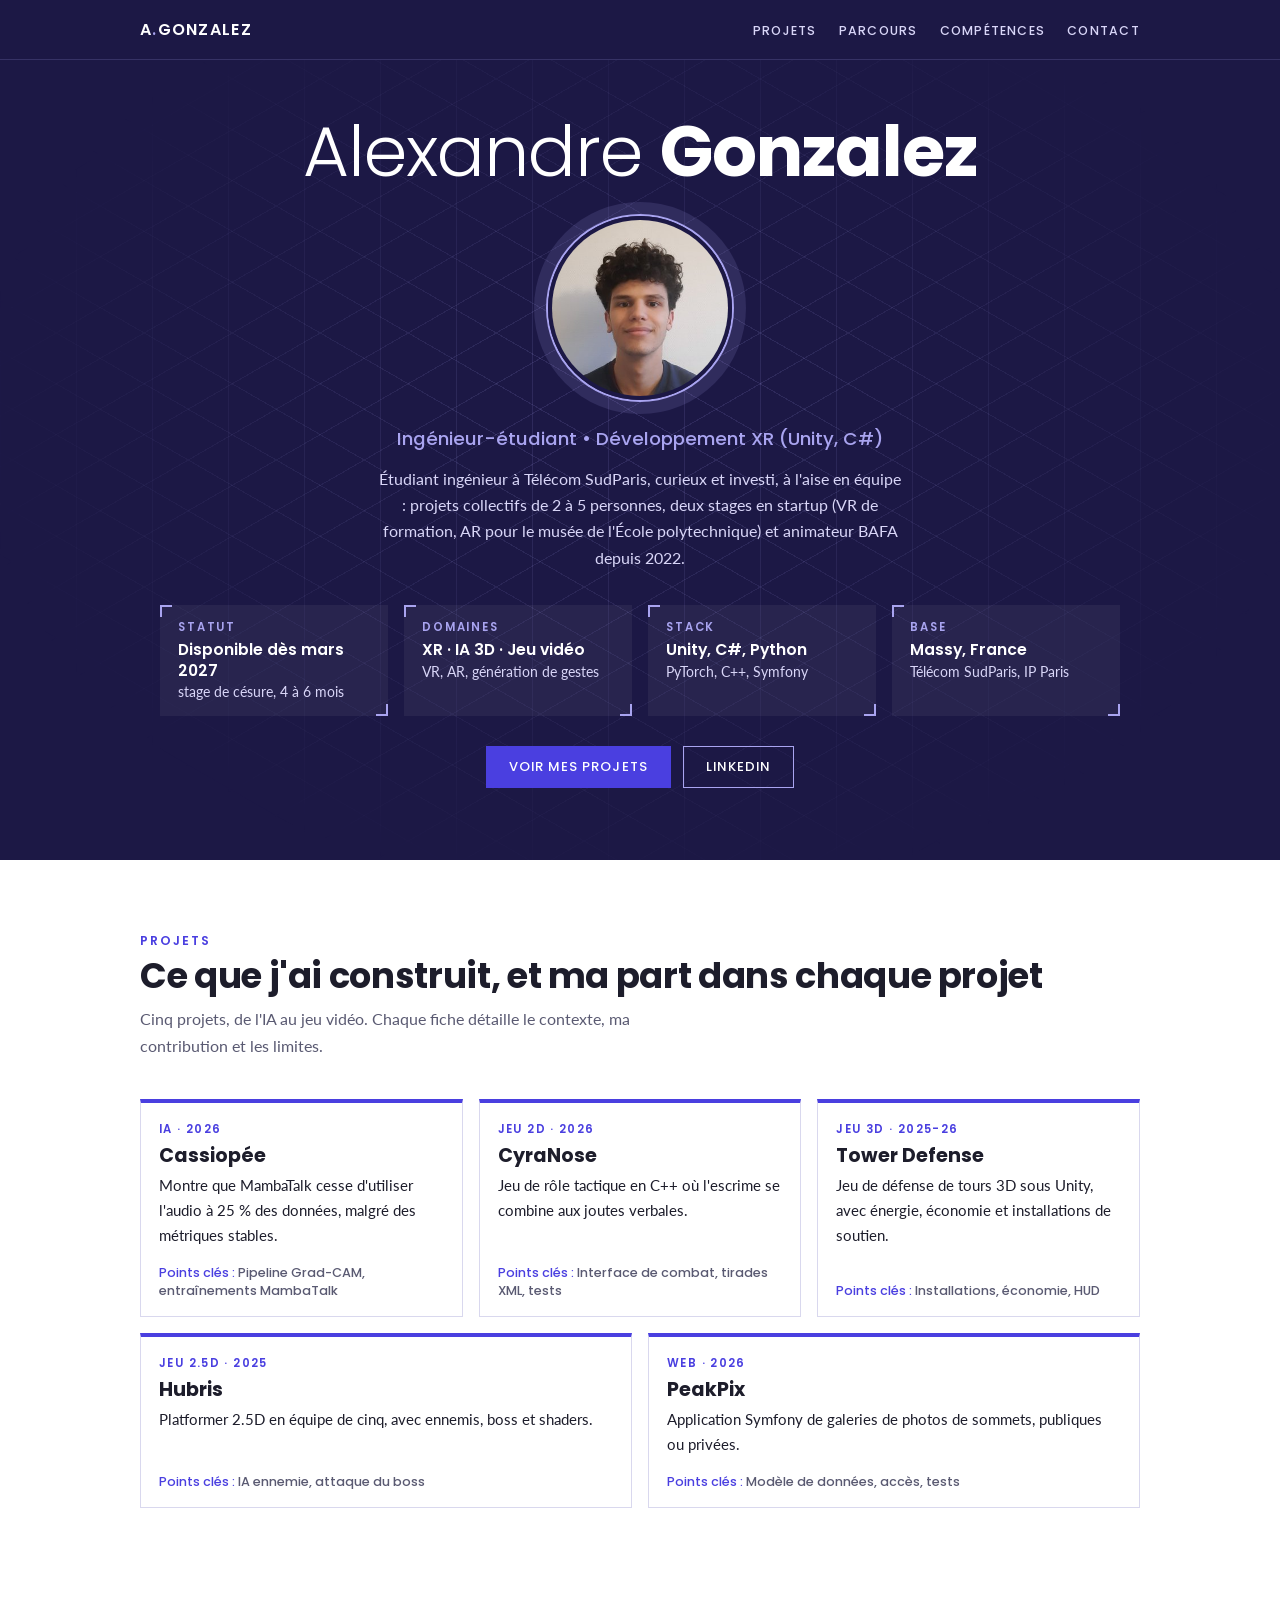
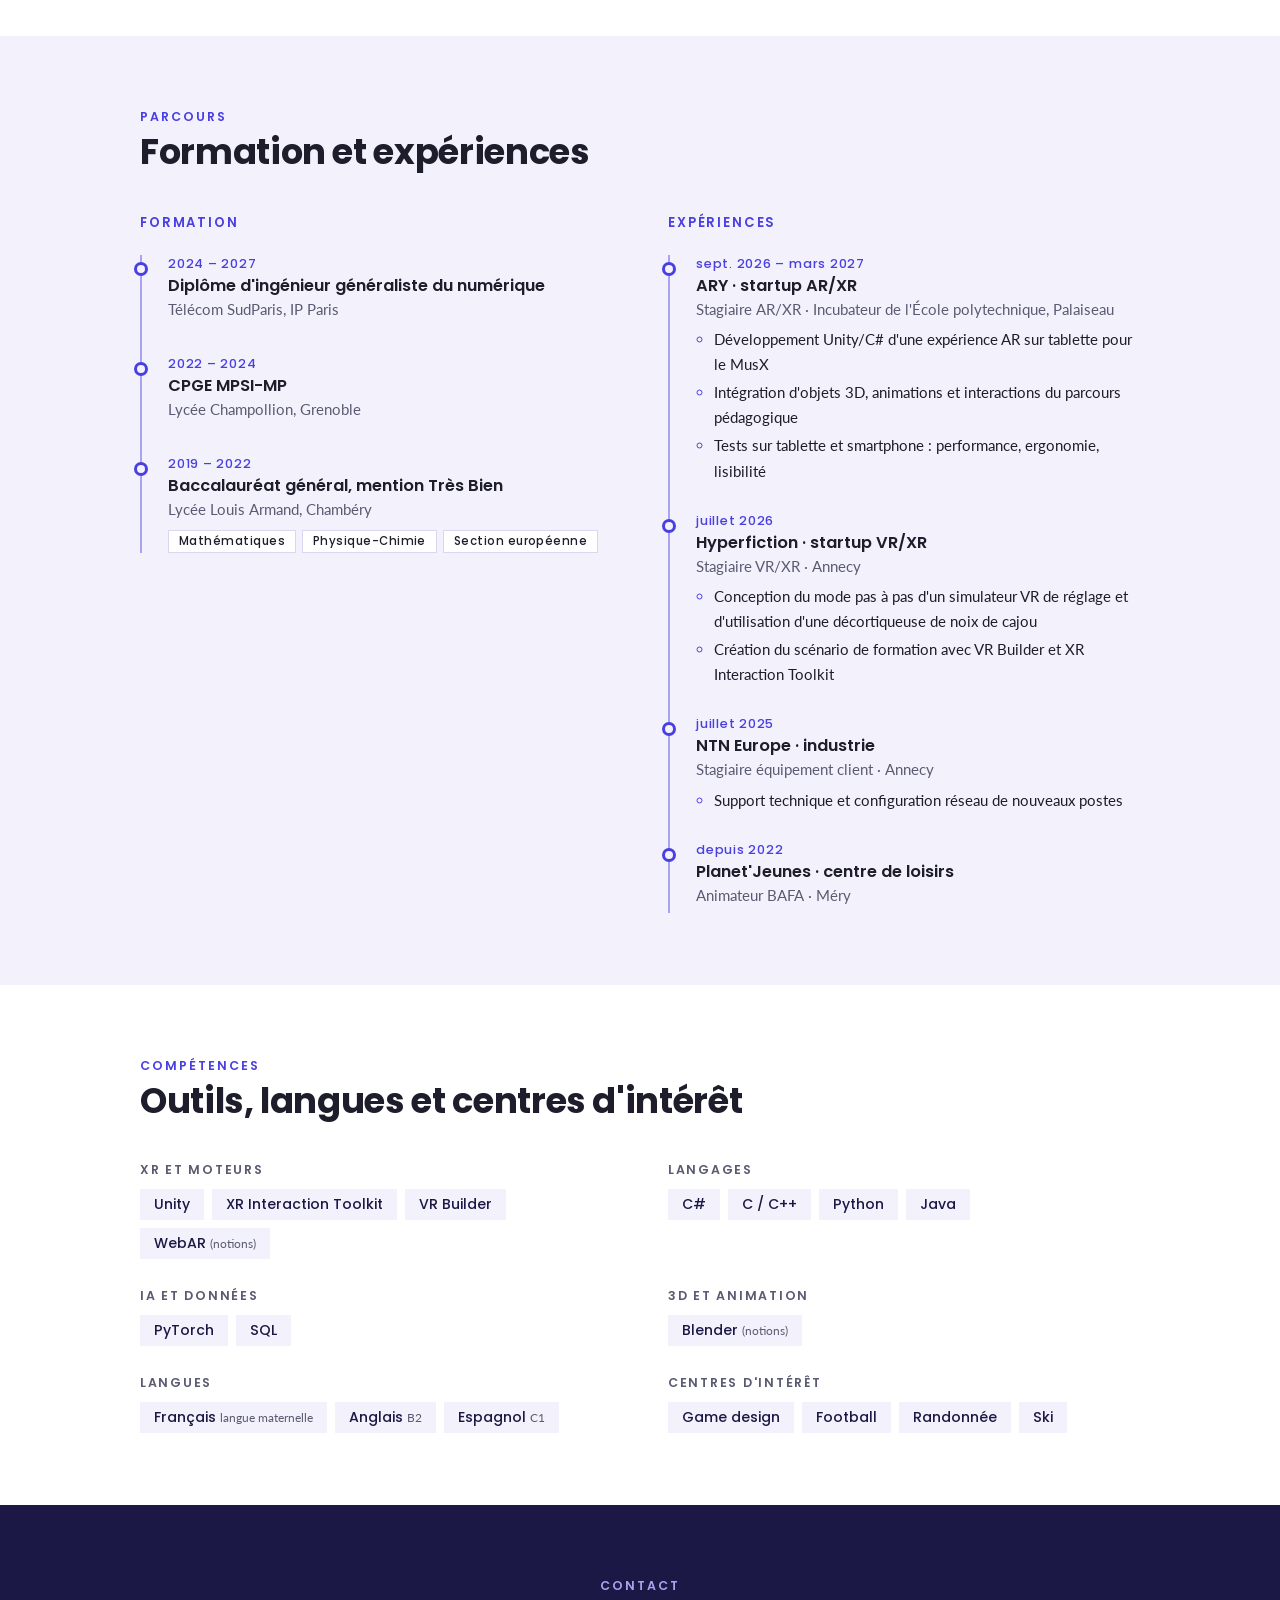
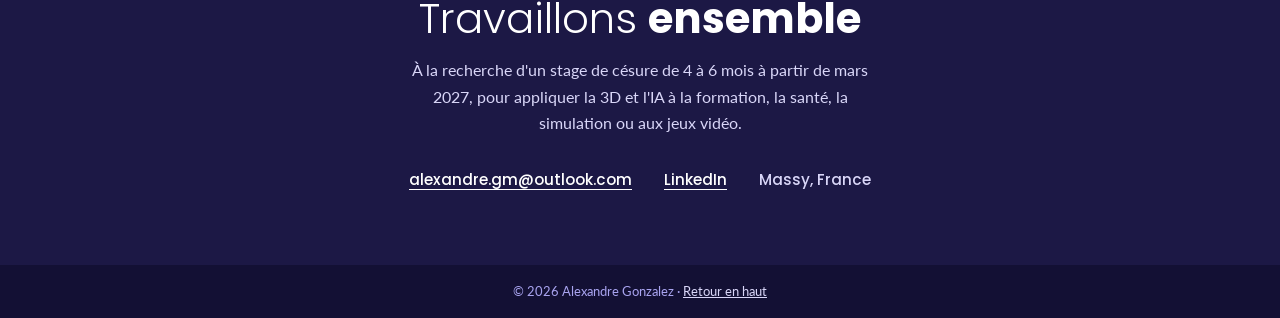
==== index.html @ 67b37703 "Site personnel" ====
<!DOCTYPE html>
<html lang="fr">
<head>
  <meta charset="utf-8">
  <meta name="viewport" content="width=device-width, initial-scale=1">
  <title>Alexandre Gonzalez, développement XR et IA</title>
  <meta name="description" content="Alexandre Gonzalez, élève ingénieur à Télécom SudParis, développeur XR (Unity, C#) et IA appliquée à la 3D. Projets, parcours et compétences. Disponible pour un stage de césure dès mars 2027.">
  <meta name="author" content="Alexandre Gonzalez">
  <link rel="canonical" href="https://alexandregonzalezgh.github.io/">
  <meta property="og:type" content="website">
  <meta property="og:locale" content="fr_FR">
  <meta property="og:title" content="Alexandre Gonzalez, développement XR et IA">
  <meta property="og:description" content="Élève ingénieur à Télécom SudParis. Unity, C#, IA appliquée à la 3D. Disponible pour un stage de césure dès mars 2027.">
  <meta property="og:url" content="https://alexandregonzalezgh.github.io/">
  <meta property="og:image" content="https://alexandregonzalezgh.github.io/assets/og-image.png">
  <meta name="twitter:card" content="summary_large_image">
  <meta name="theme-color" content="#1c1845">
  <script type="application/ld+json">
  {
    "@context": "https://schema.org",
    "@type": "Person",
    "name": "Alexandre Gonzalez",
    "url": "https://alexandregonzalezgh.github.io/",
    "image": "https://alexandregonzalezgh.github.io/assets/alexandre.jpg",
    "jobTitle": "Élève ingénieur, développeur XR (Unity, C#)",
    "description": "Élève ingénieur à Télécom SudParis, développeur XR et IA appliquée à la 3D, disponible pour un stage de césure de 4 à 6 mois dès mars 2027.",
    "alumniOf": [
      {"@type": "CollegeOrUniversity", "name": "Télécom SudParis, IP Paris"},
      {"@type": "EducationalOrganization", "name": "Lycée Champollion, Grenoble"},
      {"@type": "EducationalOrganization", "name": "Lycée Louis Armand, Chambéry"}
    ],
    "address": {"@type": "PostalAddress", "addressLocality": "Massy", "addressCountry": "FR"},
    "knowsLanguage": ["fr", "en", "es"],
    "knowsAbout": ["Unity", "C#", "Réalité virtuelle", "Réalité augmentée", "Python", "PyTorch", "Explicabilité de l'IA", "Jeu vidéo", "C++", "Symfony"],
    "sameAs": ["https://www.linkedin.com/in/alexandre-gonzalez-021705340"]
  }
  </script>
  <link rel="preconnect" href="https://fonts.googleapis.com">
  <link rel="preconnect" href="https://fonts.gstatic.com" crossorigin>
  <link rel="stylesheet" href="https://fonts.googleapis.com/css2?family=Lato:ital,wght@0,400;0,700;1,400&family=Poppins:wght@300;400;500;600;700&display=swap">
  <link rel="stylesheet" href="index.css">
  <script src="index.js" defer></script>
</head>
<body>
<a class="skip-link" href="#projets">Aller aux projets</a>

<header class="site-header">
  <div class="wrap">
    <a class="brand" href="#accueil">A<span>.</span>GONZALEZ</a>
    <nav aria-label="Navigation principale">
      <ul class="site-nav">
        <li><a href="#projets">Projets</a></li>
        <li><a href="#parcours">Parcours</a></li>
        <li><a href="#competences">Compétences</a></li>
        <li><a href="#contact">Contact</a></li>
      </ul>
    </nav>
  </div>
</header>

<main>

  <section class="hero" id="accueil">
    <div class="wrap">
      <h1>Alexandre <strong>Gonzalez</strong></h1>
      <img class="portrait" src="assets/alexandre.jpg" alt="Portrait d'Alexandre Gonzalez" width="184" height="184">
      <p class="subtitle">Ingénieur-étudiant • Développement XR (Unity, C#)</p>
      <p class="pitch">Étudiant ingénieur à Télécom SudParis, curieux et investi, à l'aise en équipe : projets collectifs de 2 à 5 personnes, deux stages en startup (VR de formation, AR pour le musée de l'École polytechnique) et animateur BAFA depuis 2022.</p>
      <ul class="hud" aria-label="L'essentiel en un coup d'œil">
        <li><span>Statut</span><strong>Disponible dès mars 2027</strong><em>stage de césure, 4 à 6 mois</em></li>
        <li><span>Domaines</span><strong>XR · IA 3D · Jeu vidéo</strong><em>VR, AR, génération de gestes</em></li>
        <li><span>Stack</span><strong>Unity, C#, Python</strong><em>PyTorch, C++, Symfony</em></li>
        <li><span>Base</span><strong>Massy, France</strong><em>Télécom SudParis, IP Paris</em></li>
      </ul>
      <div class="actions">
        <a class="btn primary" href="#projets">Voir mes projets</a>
        <a class="btn ghost" href="https://www.linkedin.com/in/alexandre-gonzalez-021705340">LinkedIn</a>
        <!-- GitHub : à réactiver quand les premiers dépôts seront publics
        <a class="btn ghost" href="https://github.com/AlexandreGonzalezGH">GitHub</a>
        -->
      </div>
    </div>
  </section>

  <section class="band" id="projets">
    <div class="wrap">
      <div class="section-head">
        <p class="kicker">Projets</p>
        <h2>Ce que j'ai construit, et ma part dans chaque projet</h2>
        <p class="section-lead">Cinq projets, de l'IA au jeu vidéo. Chaque fiche détaille le contexte, ma contribution et les limites.</p>
      </div>

      <ul class="overview" aria-label="Projets en un coup d'œil">
        <li><a href="projets/cassiopee/index.html"><span class="o-meta">IA · 2026</span><strong>Cassiopée</strong><span class="o-line">Montre que MambaTalk cesse d'utiliser l'audio à 25 % des données, malgré des métriques stables.</span><span class="o-role">Pipeline Grad-CAM, entraînements MambaTalk</span></a></li>
        <li><a href="projets/cyranose/index.html"><span class="o-meta">Jeu 2D · 2026</span><strong>CyraNose</strong><span class="o-line">Jeu de rôle tactique en C++ où l'escrime se combine aux joutes verbales.</span><span class="o-role">Interface de combat, tirades XML, tests</span></a></li>
        <li><a href="projets/tower-defense/index.html"><span class="o-meta">Jeu 3D · 2025-26</span><strong>Tower Defense</strong><span class="o-line">Jeu de défense de tours 3D sous Unity, avec énergie, économie et installations de soutien.</span><span class="o-role">Installations, économie, HUD</span></a></li>
        <li><a href="projets/hubris/index.html"><span class="o-meta">Jeu 2.5D · 2025</span><strong>Hubris</strong><span class="o-line">Platformer 2.5D en équipe de cinq, avec ennemis, boss et shaders.</span><span class="o-role">IA ennemie, attaque du boss</span></a></li>
        <li><a href="projets/peakpix/index.html"><span class="o-meta">Web · 2026</span><strong>PeakPix</strong><span class="o-line">Application Symfony de galeries de photos de sommets, publiques ou privées.</span><span class="o-role">Modèle de données, accès, tests</span></a></li>
      </ul>
    </div>
  </section>

  <section class="band tint" id="parcours">
    <div class="wrap">
      <div class="section-head">
        <p class="kicker">Parcours</p>
        <h2>Formation et expériences</h2>
      </div>
      <div class="timelines">
        <div>
          <h3>Formation</h3>
          <ol class="timeline">
            <li>
              <time>2024 – 2027</time>
              <p class="what">Diplôme d'ingénieur généraliste du numérique</p>
              <p class="where">Télécom SudParis, IP Paris</p>
            </li>
            <li>
              <time>2022 – 2024</time>
              <p class="what">CPGE MPSI-MP</p>
              <p class="where">Lycée Champollion, Grenoble</p>
            </li>
            <li>
              <time>2019 – 2022</time>
              <p class="what">Baccalauréat général, mention Très Bien</p>
              <p class="where">Lycée Louis Armand, Chambéry</p>
              <div class="badges"><span class="badge">Mathématiques</span><span class="badge">Physique-Chimie</span><span class="badge">Section européenne</span></div>
            </li>
          </ol>
        </div>
        <div>
          <h3>Expériences</h3>
          <ol class="timeline">
            <li>
              <time>sept. 2026 – mars 2027</time>
              <p class="what">ARY · startup AR/XR</p>
              <p class="where">Stagiaire AR/XR · Incubateur de l'École polytechnique, Palaiseau</p>
              <ul>
                <li>Développement Unity/C# d'une expérience AR sur tablette pour le MusX</li>
                <li>Intégration d'objets 3D, animations et interactions du parcours pédagogique</li>
                <li>Tests sur tablette et smartphone : performance, ergonomie, lisibilité</li>
              </ul>
            </li>
            <li>
              <time>juillet 2026</time>
              <p class="what">Hyperfiction · startup VR/XR</p>
              <p class="where">Stagiaire VR/XR · Annecy</p>
              <ul>
                <li>Conception du mode pas à pas d'un simulateur VR de réglage et d'utilisation d'une décortiqueuse de noix de cajou</li>
                <li>Création du scénario de formation avec VR Builder et XR Interaction Toolkit</li>
              </ul>
            </li>
            <li>
              <time>juillet 2025</time>
              <p class="what">NTN Europe · industrie</p>
              <p class="where">Stagiaire équipement client · Annecy</p>
              <ul><li>Support technique et configuration réseau de nouveaux postes</li></ul>
            </li>
            <li>
              <time>depuis 2022</time>
              <p class="what">Planet'Jeunes · centre de loisirs</p>
              <p class="where">Animateur BAFA · Méry</p>
            </li>
          </ol>
        </div>
      </div>
    </div>
  </section>

  <section class="band" id="competences">
    <div class="wrap">
      <div class="section-head">
        <p class="kicker">Compétences</p>
        <h2>Outils, langues et centres d'intérêt</h2>
      </div>
      <div class="skill-groups">
        <div><h3>XR et moteurs</h3><ul class="chips"><li>Unity</li><li>XR Interaction Toolkit</li><li>VR Builder</li><li>WebAR <small>(notions)</small></li></ul></div>
        <div><h3>Langages</h3><ul class="chips"><li>C#</li><li>C / C++</li><li>Python</li><li>Java</li></ul></div>
        <div><h3>IA et données</h3><ul class="chips"><li>PyTorch</li><li>SQL</li></ul></div>
        <div><h3>3D et animation</h3><ul class="chips"><li>Blender <small>(notions)</small></li></ul></div>
        <div><h3>Langues</h3><ul class="chips"><li>Français <small>langue maternelle</small></li><li>Anglais <small>B2</small></li><li>Espagnol <small>C1</small></li></ul></div>
        <div><h3>Centres d'intérêt</h3><ul class="chips"><li>Game design</li><li>Football</li><li>Randonnée</li><li>Ski</li></ul></div>
      </div>
    </div>
  </section>

  <section class="contact" id="contact">
    <div class="wrap">
      <p class="kicker">Contact</p>
      <h2>Travaillons <strong>ensemble</strong></h2>
      <p>À la recherche d'un stage de césure de 4 à 6 mois à partir de mars 2027, pour appliquer la 3D et l'IA à la formation, la santé, la simulation ou aux jeux vidéo.</p>
      <ul class="contact-list">
        <li><a href="mailto:alexandre.gm@outlook.com">alexandre.gm@outlook.com</a></li>
        <li><a href="https://www.linkedin.com/in/alexandre-gonzalez-021705340">LinkedIn</a></li>
        <!-- GitHub : à réactiver quand les premiers dépôts seront publics
        <li><a href="https://github.com/AlexandreGonzalezGH">GitHub</a></li>
        -->
        <li><span>Massy, France</span></li>
      </ul>
    </div>
  </section>

</main>

<footer class="site-footer">© 2026 Alexandre Gonzalez · <a href="#accueil">Retour en haut</a></footer>

</body>
</html>
---- index.css ----
/* Feuille de style du portfolio d'Alexandre Gonzalez.
   Reprend les couleurs et les polices du CV (marine, indigo, lilas ; Poppins et Lato)
   dans une mise en page de site : en-tête centré, projets en études de cas, parcours en frise. */

:root {
  --navy: #1c1845;
  --navy-deep: #131034;
  --indigo: #4a3fe0;
  --indigo-soft: #6b62ea;
  --lilac: #a9a4f0;
  --lilac-pale: #d9d6f8;
  --tint: #f3f2fc;
  --paper: #ffffff;
  --ink: #1d1d2b;
  --muted: #5a5a72;
  --line: #d9d8ee;
  --title: "Poppins", "Helvetica Neue", Arial, sans-serif;
  --text: "Lato", "Helvetica Neue", Arial, sans-serif;
  --header-h: 60px;
}

*, *::before, *::after { box-sizing: border-box; }

html { scroll-behavior: smooth; scroll-padding-top: calc(var(--header-h) + 16px); }

body {
  margin: 0;
  font: 400 1rem/1.65 var(--text);
  color: var(--ink);
  background: var(--paper);
}

img { max-width: 100%; height: auto; display: block; }
a { color: var(--indigo); }
a:focus-visible, button:focus-visible { outline: 2px solid var(--indigo-soft); outline-offset: 3px; }

.wrap {
  width: 100%;
  max-width: 1080px;
  margin: 0 auto;
  padding-inline: clamp(20px, 4vw, 40px);
}

/* ---------- En-tête de navigation ---------- */

.site-header {
  position: sticky;
  top: 0;
  z-index: 10;
  height: var(--header-h);
  background: var(--navy);
  border-bottom: 1px solid rgba(169, 164, 240, .18);
}
.site-header .wrap { height: 100%; display: flex; align-items: center; justify-content: space-between; gap: 16px; }
.brand { font: 600 1rem var(--title); letter-spacing: .08em; color: #fff; text-decoration: none; white-space: nowrap; }
.brand span { color: var(--lilac); }
.site-nav { display: flex; gap: 4px 22px; flex-wrap: wrap; justify-content: flex-end; margin: 0; padding: 0; list-style: none; }
.site-nav a {
  font: 500 .78rem var(--title);
  letter-spacing: .1em;
  text-transform: uppercase;
  color: var(--lilac-pale);
  text-decoration: none;
  padding: 4px 0;
  border-bottom: 2px solid transparent;
}
.site-nav a:hover { color: #fff; border-bottom-color: var(--lilac); }

/* ---------- Présentation ---------- */

.hero {
  position: relative;
  overflow: hidden;
  background: var(--navy);
  color: #fff;
  text-align: center;
  padding-block: 56px 72px;
  isolation: isolate;
}
/* Grille isométrique en fond : clin d'œil à la 3D et à la XR */
.hero::before {
  content: "";
  position: absolute;
  inset: 0;
  z-index: -1;
  background-image:
    repeating-linear-gradient(30deg, rgba(169, 164, 240, .13) 0 1px, transparent 1px 44px),
    repeating-linear-gradient(150deg, rgba(169, 164, 240, .13) 0 1px, transparent 1px 44px),
    repeating-linear-gradient(90deg, rgba(169, 164, 240, .13) 0 1px, transparent 1px 76px);
  -webkit-mask-image: radial-gradient(ellipse 70% 80% at 50% 45%, #000 15%, transparent 75%);
  mask-image: radial-gradient(ellipse 70% 80% at 50% 45%, #000 15%, transparent 75%);
}

.hero h1 {
  font: 300 clamp(2.6rem, 7vw, 4.4rem)/1.02 var(--title);
  letter-spacing: -.015em;
  margin: 0 0 28px;
}
.hero h1 strong { font-weight: 700; }

.portrait {
  width: 184px;
  height: 184px;
  border-radius: 50%;
  object-fit: cover;
  margin: 0 auto 26px;
  border: 4px solid var(--navy);
  box-shadow: 0 0 0 2px var(--lilac), 0 0 0 14px rgba(169, 164, 240, .14);
}

.hero .subtitle { font: 500 1.15rem/1.4 var(--title); color: var(--lilac); margin: 0 0 14px; }
.hero .pitch { max-width: 58ch; margin: 0 auto; color: var(--lilac-pale); }

.availability {
  display: inline-flex;
  align-items: center;
  gap: 10px;
  margin: 26px auto 0;
  padding: 8px 18px;
  border: 1px solid rgba(169, 164, 240, .45);
  border-radius: 999px;
  background: rgba(255, 255, 255, .05);
  font-size: .92rem;
  text-align: left;
}
.availability::before { content: ""; flex: none; width: 9px; height: 9px; border-radius: 50%; background: #6ee7b7; }

.actions { display: flex; flex-wrap: wrap; justify-content: center; gap: 12px; margin-top: 30px; }
.btn {
  display: inline-block;
  padding: 10px 22px;
  font: 500 .82rem var(--title);
  letter-spacing: .08em;
  text-transform: uppercase;
  text-decoration: none;
  border: 1px solid var(--lilac);
  color: #fff;
}
.btn.primary { background: var(--indigo); border-color: var(--indigo); }
.btn.primary:hover { background: var(--indigo-soft); border-color: var(--indigo-soft); }
.btn.ghost:hover { background: rgba(169, 164, 240, .16); }

/* ---------- Sections ---------- */

.band { padding-block: 72px; }
.band.tint { background: var(--tint); }

.section-head { margin-bottom: 40px; }
.kicker { font: 600 .78rem var(--title); letter-spacing: .16em; text-transform: uppercase; color: var(--indigo); margin: 0 0 6px; }
.section-head h2 { font: 700 clamp(1.7rem, 3.4vw, 2.2rem)/1.15 var(--title); letter-spacing: -.01em; margin: 0; }

/* ---------- Projets en études de cas ---------- */

.case {
  display: grid;
  grid-template-columns: minmax(0, 1.05fr) minmax(0, .95fr);
  gap: 24px 56px;
  align-items: start;
  padding-block: 56px;
  border-top: 1px solid var(--line);
}
.case:first-of-type { border-top: 0; padding-top: 0; }
.case:last-of-type { padding-bottom: 0; }
.case.flip .case-visual { order: -1; }

.case-text, .case-visual { min-width: 0; }
.case-visual { display: grid; gap: 12px; position: sticky; top: calc(var(--header-h) + 24px); }

.case .tag {
  display: inline-block;
  font: 600 .72rem var(--title);
  letter-spacing: .12em;
  text-transform: uppercase;
  color: var(--indigo);
  background: var(--tint);
  padding: 3px 10px;
  margin-bottom: 12px;
}
.case h1, .case h3 { font: 700 clamp(1.5rem, 3vw, 1.95rem)/1.18 var(--title); letter-spacing: -.01em; margin: 0 0 18px; text-wrap: balance; }

.facts { display: grid; grid-template-columns: repeat(3, minmax(0, 1fr)); gap: 0 20px; margin: 0 0 20px; padding-top: 12px; border-top: 2px solid var(--indigo); }
.facts div { min-width: 0; }
.facts dt { font: 500 .75rem var(--title); letter-spacing: .12em; text-transform: uppercase; color: var(--muted); }
.facts dd { margin: 2px 0 0; font: 500 .86rem/1.4 var(--title); overflow-wrap: anywhere; }

.case p { margin: 0 0 14px; }
.case h4 { font: 600 .78rem var(--title); letter-spacing: .12em; text-transform: uppercase; color: var(--indigo); margin: 22px 0 8px; }
.case ul { margin: 0; padding-left: 20px; display: flex; flex-direction: column; gap: 5px; }
.case li::marker { color: var(--indigo); }

.result { padding: 12px 16px; background: var(--tint); border-left: 4px solid var(--indigo); }
.band.tint .result { background: var(--paper); }

.case .link { display: inline-block; margin-top: 18px; font: 600 .86rem var(--title); letter-spacing: .04em; }

.case-visual figure { margin: 0; min-width: 0; }
.case-visual img, .case-visual video { width: 100%; border: 1px solid var(--line); background: var(--paper); }
.case-visual figcaption { font-size: .8rem; color: var(--muted); margin-top: 5px; }
.duo { display: grid; grid-template-columns: repeat(2, minmax(0, 1fr)); gap: 12px; }
.poster-shot { max-width: 400px; }

code { font: 500 .88em ui-monospace, Consolas, "Courier New", monospace; background: var(--tint); padding: 1px 5px; }

/* Schéma de données de PeakPix */
.model { display: grid; gap: 10px; margin: 0; padding: 20px; list-style: none; background: var(--navy); color: #fff; font: 500 .85rem var(--title); }
.model li { display: grid; grid-template-columns: minmax(0, 1fr) auto minmax(0, 1fr); gap: 12px; align-items: center; }
.model b { padding: 7px 12px; border: 1px solid var(--lilac); text-align: center; font-weight: 600; overflow-wrap: anywhere; }
.model i { font-style: normal; font-size: .75rem; color: var(--lilac); letter-spacing: .06em; white-space: nowrap; }
.model-title { margin: 0; font: 500 .75rem var(--title); letter-spacing: .14em; text-transform: uppercase; color: var(--lilac); }

/* ---------- Parcours : frise ---------- */

.timelines { display: grid; grid-template-columns: repeat(2, minmax(0, 1fr)); gap: 40px 56px; }
.timelines h3 { font: 600 .82rem var(--title); letter-spacing: .14em; text-transform: uppercase; color: var(--indigo); margin: 0 0 22px; }

.timeline { list-style: none; margin: 0; padding: 0 0 0 26px; border-left: 2px solid var(--lilac); display: grid; gap: 28px; }
.timeline > li { position: relative; }
.timeline > li::before {
  content: "";
  position: absolute;
  left: -34px;
  top: 7px;
  width: 14px;
  height: 14px;
  border-radius: 50%;
  background: var(--tint);
  border: 3px solid var(--indigo);
}
.timeline time { display: block; font: 500 .8rem var(--title); letter-spacing: .06em; color: var(--indigo); }
.timeline .what { font: 600 1.02rem/1.35 var(--title); margin: 2px 0 0; }
.timeline .where { color: var(--muted); font-size: .92rem; margin: 0 0 6px; }
.timeline p { margin: 0; }
.timeline ul { margin: 6px 0 0; padding-left: 18px; font-size: .95rem; display: flex; flex-direction: column; gap: 3px; }
.timeline ul li::marker { color: var(--indigo); }
.badges { display: flex; flex-wrap: wrap; gap: 6px; margin-top: 8px; }
.badge { font: 500 .72rem var(--title); letter-spacing: .04em; background: var(--paper); border: 1px solid var(--line); padding: 2px 10px; }

/* ---------- Compétences ---------- */

.skill-groups { display: grid; grid-template-columns: repeat(2, minmax(0, 1fr)); gap: 28px 56px; }
.skill-groups h3 { font: 600 .78rem var(--title); letter-spacing: .14em; text-transform: uppercase; color: var(--muted); margin: 0 0 10px; }
.chips { display: flex; flex-wrap: wrap; gap: 8px; margin: 0; padding: 0; list-style: none; }
.chips li { font: 500 .88rem var(--title); background: var(--tint); color: var(--navy); padding: 5px 14px; }
.chips li small { font: 400 .78rem var(--text); color: var(--muted); }

/* ---------- Contact ---------- */

.contact { background: var(--navy); color: #fff; text-align: center; padding-block: 72px; }
.contact .kicker { color: var(--lilac); }
.contact h2 { font: 300 clamp(1.8rem, 4vw, 2.6rem)/1.15 var(--title); margin: 0 0 14px; }
.contact h2 strong { font-weight: 700; }
.contact p { max-width: 54ch; margin: 0 auto; color: var(--lilac-pale); }
.contact-list { display: flex; flex-wrap: wrap; justify-content: center; gap: 10px 32px; margin: 30px 0 0; padding: 0; list-style: none; }
.contact-list a { color: #fff; font: 500 .95rem var(--title); text-underline-offset: 4px; overflow-wrap: anywhere; }
.contact-list span { color: var(--lilac-pale); font: 500 .95rem var(--title); }
.site-footer { background: var(--navy-deep); color: var(--lilac); text-align: center; font-size: .8rem; padding: 16px 20px; }

/* ---------- Écrans étroits ---------- */

@media (max-width: 900px) {
  .case { grid-template-columns: minmax(0, 1fr); padding-block: 44px; }
  .case.flip .case-visual { order: 0; }
  .case-visual { position: static; }
  .timelines, .skill-groups { grid-template-columns: minmax(0, 1fr); }
}
@media (max-width: 560px) {
  .site-nav { gap: 2px 14px; }
  .site-nav a { font-size: .7rem; letter-spacing: .06em; }
  .brand { display: none; }
  .site-header .wrap { justify-content: center; }
  .facts { grid-template-columns: minmax(0, 1fr); gap: 8px; }
  .duo { grid-template-columns: minmax(0, 1fr); }
  .band { padding-block: 52px; }
}
@media (prefers-reduced-motion: reduce) { html { scroll-behavior: auto; } }

/* ---------- Accessibilité et navigation ---------- */

.skip-link { position: absolute; left: 12px; top: -60px; z-index: 20; background: var(--indigo); color: #fff; padding: 10px 16px; font: 600 .85rem var(--title); text-decoration: none; }
.skip-link:focus { top: 12px; }
.site-nav a { padding: 10px 0; }
.site-nav a[aria-current="true"] { color: #fff; border-bottom-color: var(--lilac); }
.site-footer a { color: var(--lilac-pale); }

/* ---------- Bandeau d'essentiel façon HUD ---------- */

.hud { display: grid; grid-template-columns: repeat(4, minmax(0, 1fr)); gap: 16px; margin: 34px auto 0; padding: 0; list-style: none; text-align: left; max-width: 960px; }
.hud li { position: relative; padding: 14px 16px 14px 18px; background: rgba(255, 255, 255, .05); min-width: 0; }
.hud li::before, .hud li::after { content: ""; position: absolute; width: 12px; height: 12px; border: 2px solid var(--lilac); }
.hud li::before { top: 0; left: 0; border-right: 0; border-bottom: 0; }
.hud li::after { right: 0; bottom: 0; border-left: 0; border-top: 0; }
.hud span { display: block; font: 600 .72rem var(--title); letter-spacing: .16em; text-transform: uppercase; color: var(--lilac); }
.hud strong { display: block; margin: 4px 0 2px; font: 600 .98rem/1.3 var(--title); color: #fff; }
.hud em { display: block; font-style: normal; font-size: .85rem; color: var(--lilac-pale); line-height: 1.4; }

/* ---------- Projets en un coup d'œil ---------- */

.overview { display: grid; grid-template-columns: repeat(6, minmax(0, 1fr)); gap: 16px; margin: 0 0 56px; padding: 0; list-style: none; }
.overview li { grid-column: span 2; min-width: 0; }
.overview li:nth-child(n+4) { grid-column: span 3; }
.overview a { display: flex; flex-direction: column; gap: 6px; height: 100%; padding: 18px 18px 16px; text-decoration: none; color: var(--ink); border: 1px solid var(--line); border-top: 4px solid var(--indigo); background: var(--paper); }
.overview a:hover { background: var(--tint); }
.o-meta { font: 600 .72rem var(--title); letter-spacing: .12em; text-transform: uppercase; color: var(--indigo); }
.overview strong { font: 700 1.2rem/1.2 var(--title); }
.o-line { font-size: .95rem; }
.o-role { margin-top: auto; padding-top: 10px; font: 500 .8rem/1.4 var(--title); color: var(--muted); }
.o-role::before { content: "Points clés : "; color: var(--indigo); }

.case h1 .name, .case h3 .name { display: block; font: 700 clamp(1.7rem, 3.4vw, 2.2rem)/1.1 var(--title); }
.case h1 .desc, .case h3 .desc { display: block; margin-top: 6px; font: 500 1rem/1.4 var(--title); color: var(--muted); letter-spacing: 0; }

@media (max-width: 900px) {
  .hud { grid-template-columns: repeat(2, minmax(0, 1fr)); }
  .overview { grid-template-columns: repeat(2, minmax(0, 1fr)); }
  .overview li, .overview li:nth-child(n+4) { grid-column: auto; }
  .overview li:last-child { grid-column: 1 / -1; }
}
@media (max-width: 560px) {
  .hud, .overview { grid-template-columns: minmax(0, 1fr); }
}

/* ---------- Pages de projet ---------- */

.section-lead { margin: 10px 0 0; max-width: 62ch; color: var(--muted); }
.project-page { padding-top: 32px; }
.crumbs { font: 500 .82rem var(--title); color: var(--muted); margin-bottom: 36px; }
.crumbs a { color: var(--indigo); }
.crumbs span[aria-current] { color: var(--ink); }
.project-page .case { padding-top: 0; border-top: 0; padding-bottom: 8px; }
.pager { display: flex; justify-content: space-between; gap: 16px; margin-top: 56px; padding-top: 28px; border-top: 1px solid var(--line); }
.pager a { display: flex; flex-direction: column; gap: 2px; max-width: 48%; text-decoration: none; color: var(--ink); padding: 12px 16px; border: 1px solid var(--line); }
.pager a:hover { background: var(--tint); }
.pager a.next { text-align: right; margin-left: auto; }
.pager span { font: 600 .72rem var(--title); letter-spacing: .1em; text-transform: uppercase; color: var(--indigo); }
.pager strong { font: 700 1.05rem var(--title); }
@media (max-width: 560px) { .pager { flex-direction: column; } .pager a { max-width: none; } .pager a.next { text-align: left; } }
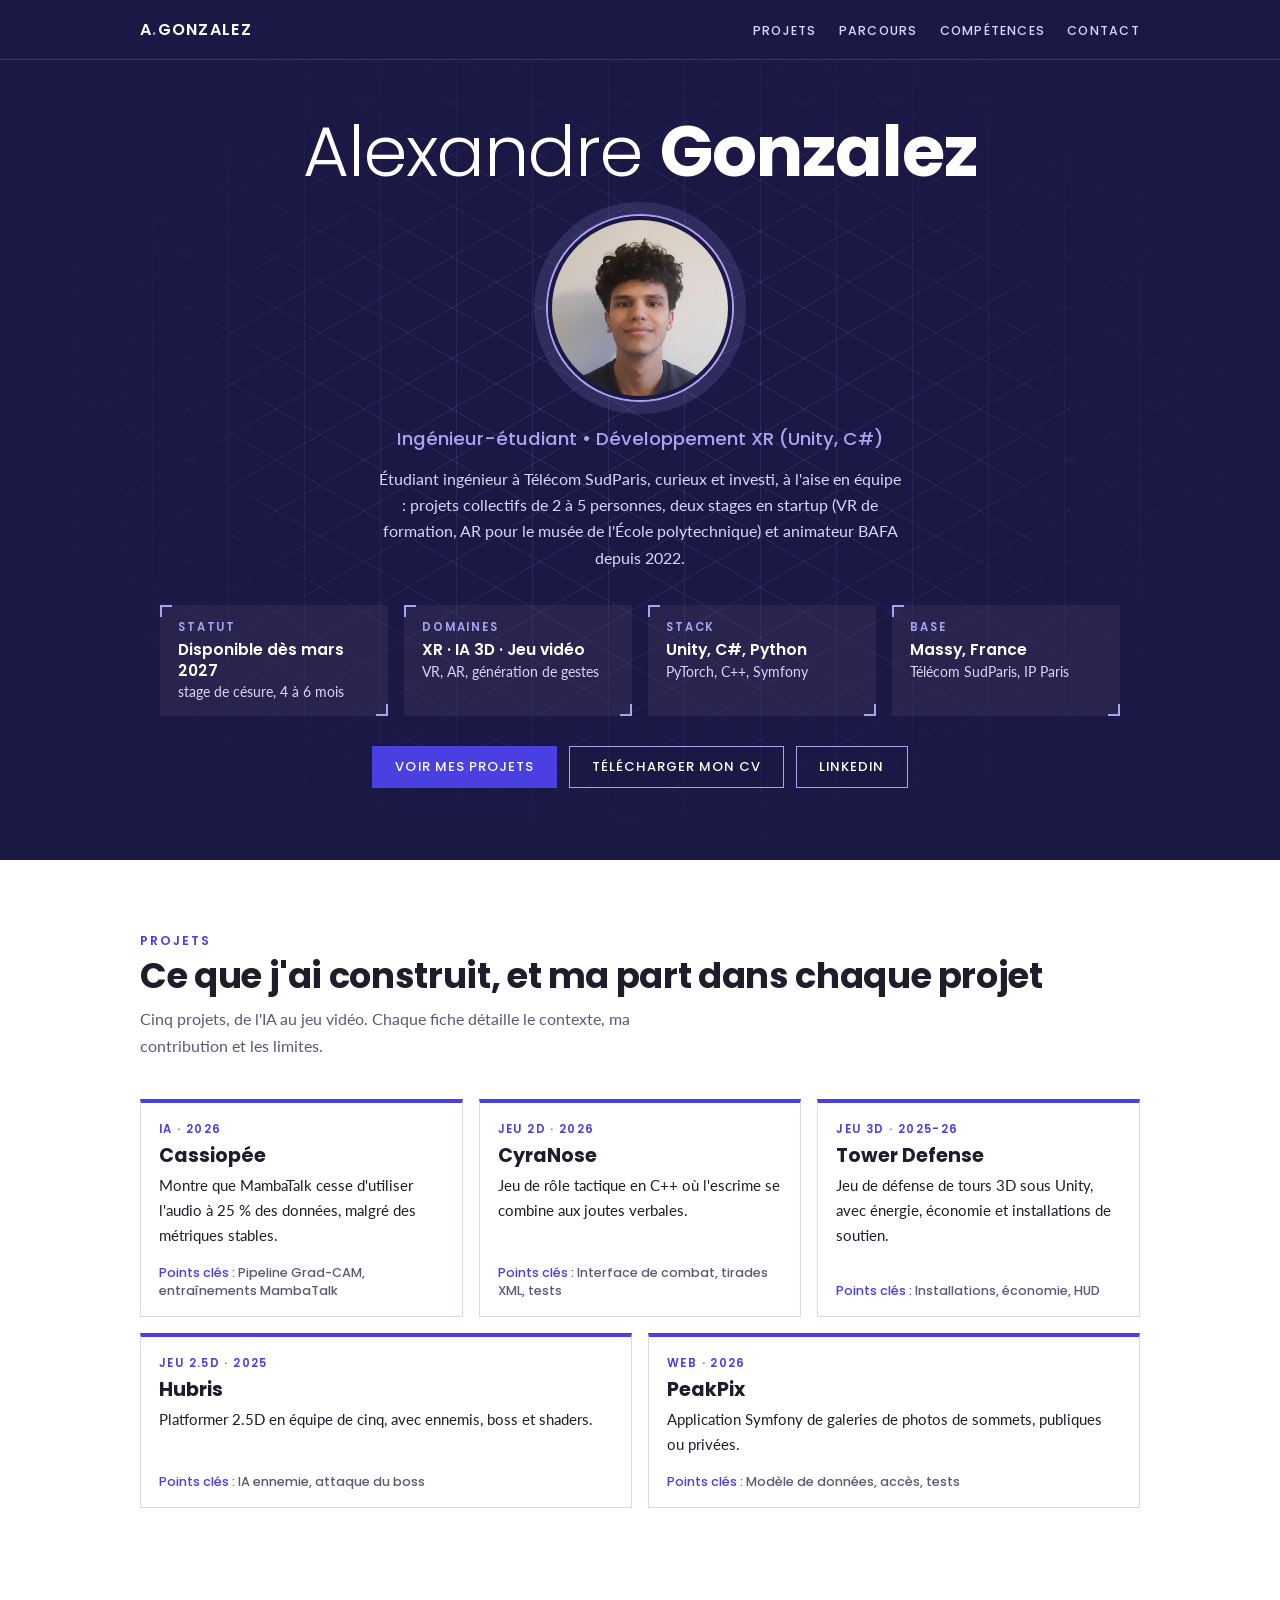
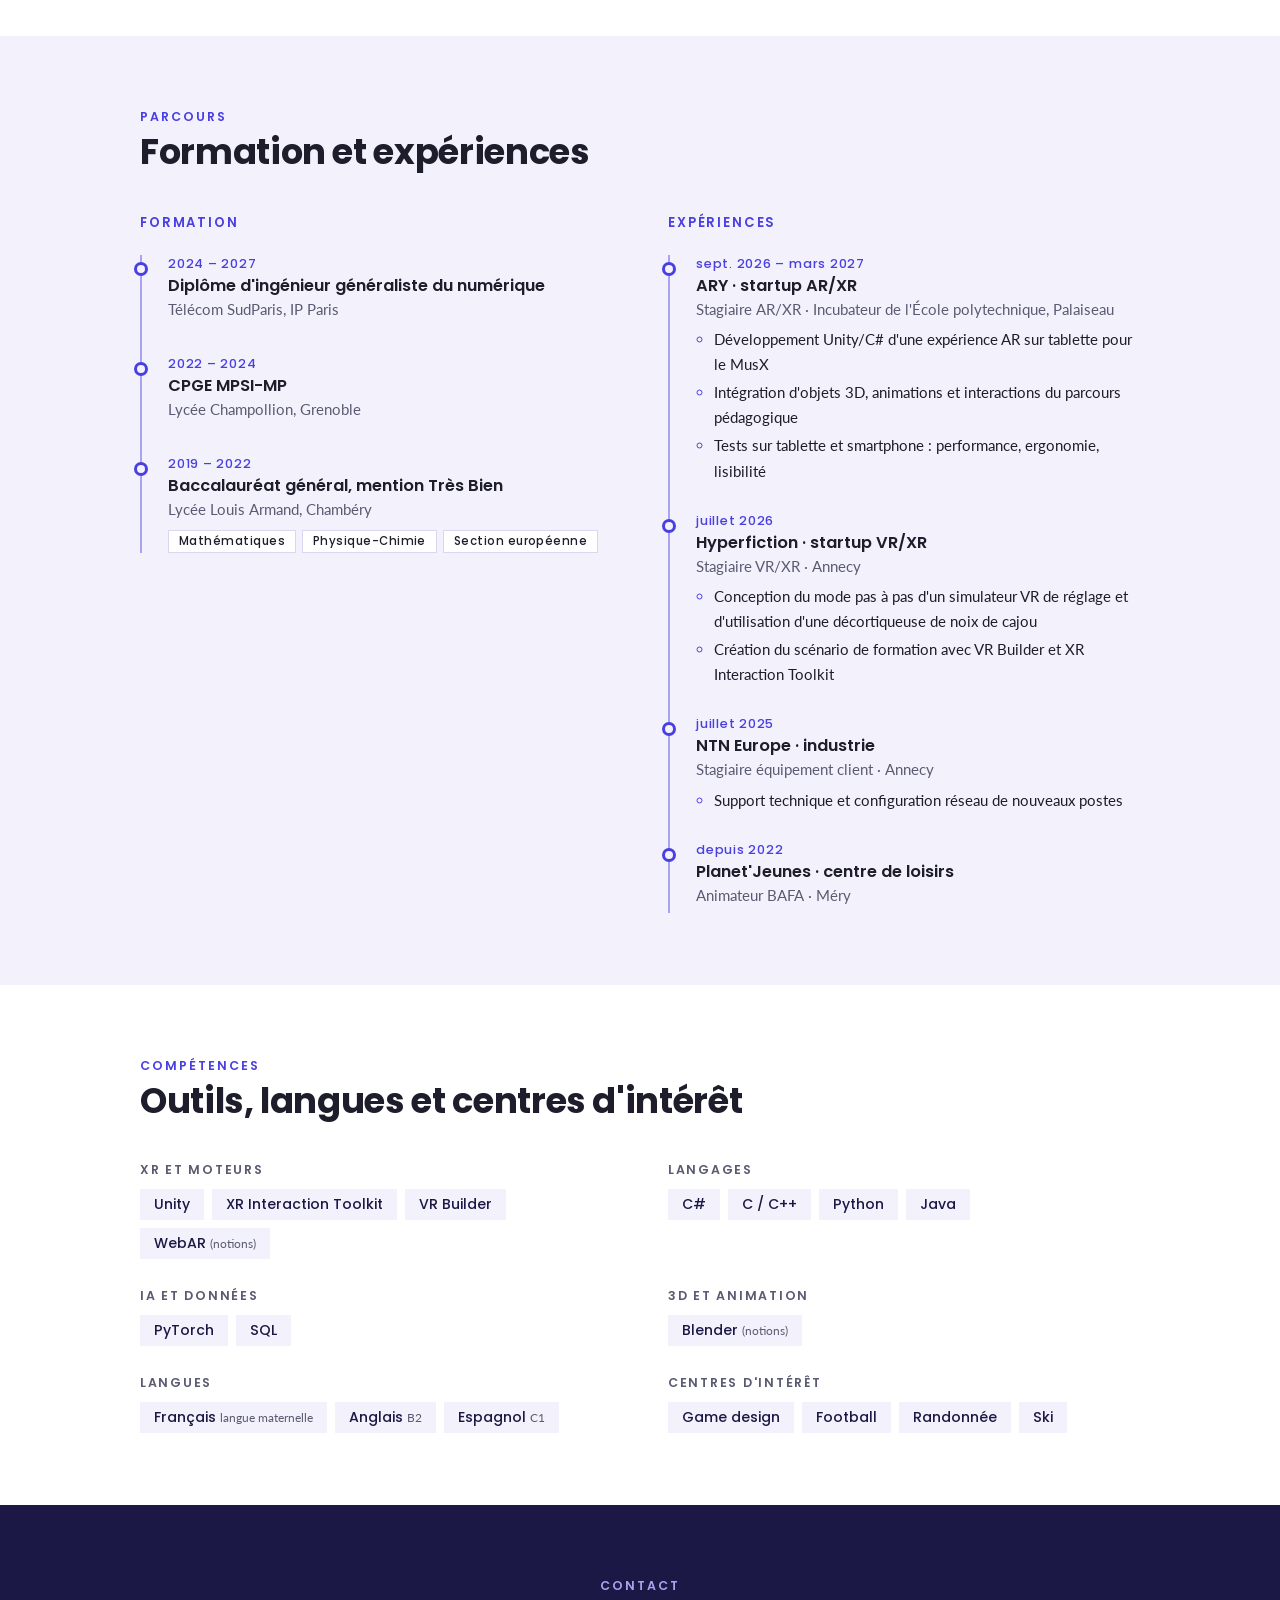
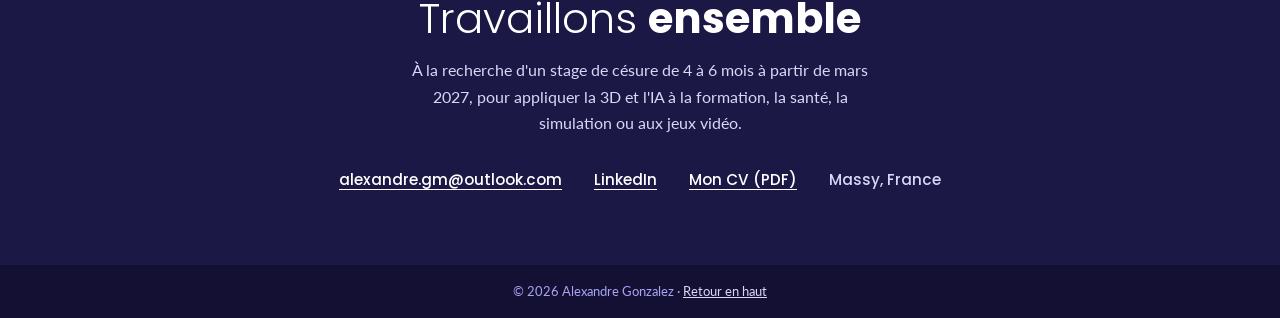
==== commit bf6898ed: "Add CV download link to index.html Added a link to download the CV in PDF format." ====
--- a/index.html
+++ b/index.html
@@ -74,6 +74,7 @@
       </ul>
       <div class="actions">
         <a class="btn primary" href="#projets">Voir mes projets</a>
+        <a class="btn ghost" href="CV_Alexandre_Gonzalez.pdf" target="_blank" rel="noopener">Télécharger mon CV</a>
         <a class="btn ghost" href="https://www.linkedin.com/in/alexandre-gonzalez-021705340">LinkedIn</a>
         <!-- GitHub : à réactiver quand les premiers dépôts seront publics
         <a class="btn ghost" href="https://github.com/AlexandreGonzalezGH">GitHub</a>
@@ -195,6 +196,7 @@
         <!-- GitHub : à réactiver quand les premiers dépôts seront publics
         <li><a href="https://github.com/AlexandreGonzalezGH">GitHub</a></li>
         -->
+        <li><a href="CV_Alexandre_Gonzalez.pdf" target="_blank" rel="noopener">Mon CV (PDF)</a></li>
         <li><span>Massy, France</span></li>
       </ul>
     </div>
